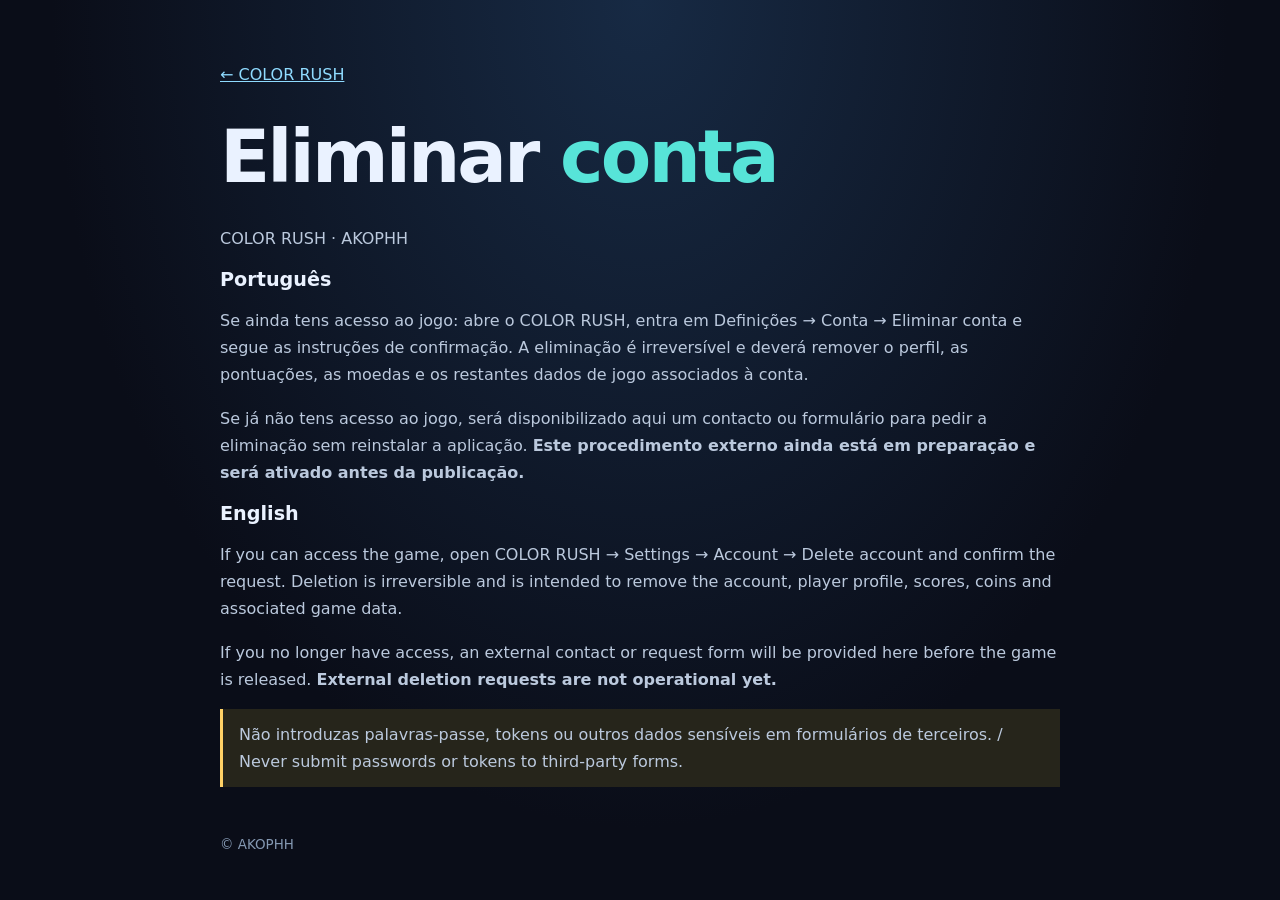
==== delete-account.html @ e3256baa "Prepare COLOR RUSH public support site: delete-account.html" ====
<!doctype html><html lang="pt"><head><meta charset="utf-8"><meta name="viewport" content="width=device-width,initial-scale=1"><title>Eliminar conta / Delete account | COLOR RUSH</title><link rel="stylesheet" href="style.css"></head><body><main class="shell"><nav><a href="index.html">← COLOR RUSH</a></nav><h1>Eliminar <span>conta</span></h1><p>COLOR RUSH · AKOPHH</p><h2>Português</h2><p>Se ainda tens acesso ao jogo: abre o COLOR RUSH, entra em Definições → Conta → Eliminar conta e segue as instruções de confirmação. A eliminação é irreversível e deverá remover o perfil, as pontuações, as moedas e os restantes dados de jogo associados à conta.</p><p>Se já não tens acesso ao jogo, será disponibilizado aqui um contacto ou formulário para pedir a eliminação sem reinstalar a aplicação. <strong>Este procedimento externo ainda está em preparação e será ativado antes da publicação.</strong></p><h2>English</h2><p>If you can access the game, open COLOR RUSH → Settings → Account → Delete account and confirm the request. Deletion is irreversible and is intended to remove the account, player profile, scores, coins and associated game data.</p><p>If you no longer have access, an external contact or request form will be provided here before the game is released. <strong>External deletion requests are not operational yet.</strong></p><p class="note">Não introduzas palavras-passe, tokens ou outros dados sensíveis em formulários de terceiros. / Never submit passwords or tokens to third-party forms.</p><footer>© AKOPHH</footer></main></body></html>
---- style.css ----
:root{color-scheme:dark;font-family:system-ui,-apple-system,Segoe UI,Roboto,sans-serif;background:#0a0d18;color:#eaf2ff}*{box-sizing:border-box}body{margin:0;background:radial-gradient(ellipse at top,#172a44 0%,#0a0d18 65%);min-height:100vh}.shell{width:min(840px,90%);margin:0 auto;padding:65px 0 40px}header{margin-bottom:32px}.eyebrow{color:#94c7fd;font-weight:700;letter-spacing:.22em;font-size:.76rem}h1{font-size:clamp(2.2rem,7vw,4.6rem);letter-spacing:-.04em;margin:.35em 0}h1 span{color:#57e4d8}h2{font-size:1.2rem}p,li{line-height:1.7;color:#bbc9dd}.cards{display:grid;grid-template-columns:repeat(auto-fit,minmax(260px,1fr));gap:16px}.cards a,.panel{background:#151e30;border:1px solid #31415c;border-radius:18px;padding:22px;color:inherit;text-decoration:none}.cards a:hover{border-color:#57e4d8}a{color:#8fdbff}footer{font-size:.84rem;color:#8498b2;margin-top:50px}nav{margin-bottom:30px}button,input{font:inherit;padding:13px;border-radius:9px}button{border:0;background:#57e4d8;color:#092327;font-weight:750;cursor:pointer}button:disabled{opacity:.45}input{background:#0d1524;border:1px solid #54627b;color:white;width:100%;margin:8px 0 16px}.note{border-left:3px solid #ffd166;padding:12px 16px;background:#26251b}.muted{font-size:.9rem}code{overflow-wrap:anywhere}
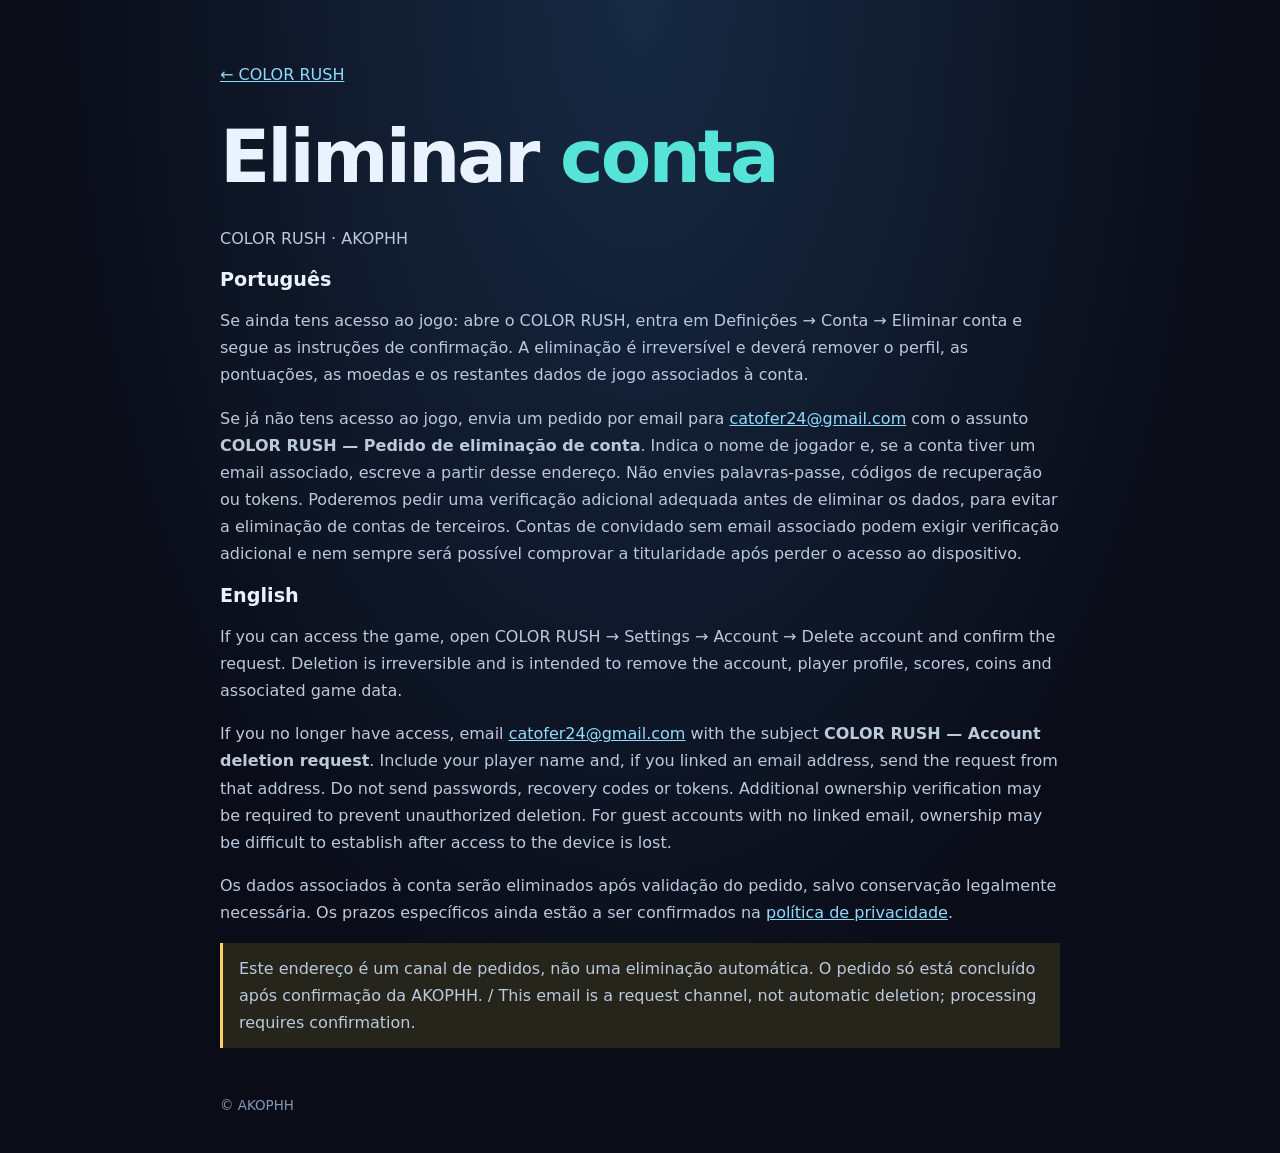
==== commit 2837711b: "Add AKOPHH support contact and external account deletion request instructions" ====
--- a/delete-account.html
+++ b/delete-account.html
@@ -1 +1 @@
-<!doctype html><html lang="pt"><head><meta charset="utf-8"><meta name="viewport" content="width=device-width,initial-scale=1"><title>Eliminar conta / Delete account | COLOR RUSH</title><link rel="stylesheet" href="style.css"></head><body><main class="shell"><nav><a href="index.html">← COLOR RUSH</a></nav><h1>Eliminar <span>conta</span></h1><p>COLOR RUSH · AKOPHH</p><h2>Português</h2><p>Se ainda tens acesso ao jogo: abre o COLOR RUSH, entra em Definições → Conta → Eliminar conta e segue as instruções de confirmação. A eliminação é irreversível e deverá remover o perfil, as pontuações, as moedas e os restantes dados de jogo associados à conta.</p><p>Se já não tens acesso ao jogo, será disponibilizado aqui um contacto ou formulário para pedir a eliminação sem reinstalar a aplicação. <strong>Este procedimento externo ainda está em preparação e será ativado antes da publicação.</strong></p><h2>English</h2><p>If you can access the game, open COLOR RUSH → Settings → Account → Delete account and confirm the request. Deletion is irreversible and is intended to remove the account, player profile, scores, coins and associated game data.</p><p>If you no longer have access, an external contact or request form will be provided here before the game is released. <strong>External deletion requests are not operational yet.</strong></p><p class="note">Não introduzas palavras-passe, tokens ou outros dados sensíveis em formulários de terceiros. / Never submit passwords or tokens to third-party forms.</p><footer>© AKOPHH</footer></main></body></html>+<!doctype html><html lang="pt"><head><meta charset="utf-8"><meta name="viewport" content="width=device-width,initial-scale=1"><title>Eliminar conta / Delete account | COLOR RUSH</title><link rel="stylesheet" href="style.css"></head><body><main class="shell"><nav><a href="index.html">← COLOR RUSH</a></nav><h1>Eliminar <span>conta</span></h1><p>COLOR RUSH · AKOPHH</p><h2>Português</h2><p>Se ainda tens acesso ao jogo: abre o COLOR RUSH, entra em Definições → Conta → Eliminar conta e segue as instruções de confirmação. A eliminação é irreversível e deverá remover o perfil, as pontuações, as moedas e os restantes dados de jogo associados à conta.</p><p>Se já não tens acesso ao jogo, envia um pedido por email para <a href="mailto:catofer24@gmail.com?subject=COLOR%20RUSH%20-%20Pedido%20de%20eliminacao%20de%20conta">catofer24@gmail.com</a> com o assunto <strong>COLOR RUSH — Pedido de eliminação de conta</strong>. Indica o nome de jogador e, se a conta tiver um email associado, escreve a partir desse endereço. Não envies palavras-passe, códigos de recuperação ou tokens. Poderemos pedir uma verificação adicional adequada antes de eliminar os dados, para evitar a eliminação de contas de terceiros. Contas de convidado sem email associado podem exigir verificação adicional e nem sempre será possível comprovar a titularidade após perder o acesso ao dispositivo.</p><h2>English</h2><p>If you can access the game, open COLOR RUSH → Settings → Account → Delete account and confirm the request. Deletion is irreversible and is intended to remove the account, player profile, scores, coins and associated game data.</p><p>If you no longer have access, email <a href="mailto:catofer24@gmail.com?subject=COLOR%20RUSH%20-%20Account%20deletion%20request">catofer24@gmail.com</a> with the subject <strong>COLOR RUSH — Account deletion request</strong>. Include your player name and, if you linked an email address, send the request from that address. Do not send passwords, recovery codes or tokens. Additional ownership verification may be required to prevent unauthorized deletion. For guest accounts with no linked email, ownership may be difficult to establish after access to the device is lost.</p><p>Os dados associados à conta serão eliminados após validação do pedido, salvo conservação legalmente necessária. Os prazos específicos ainda estão a ser confirmados na <a href="privacy.html">política de privacidade</a>.</p><p class="note">Este endereço é um canal de pedidos, não uma eliminação automática. O pedido só está concluído após confirmação da AKOPHH. / This email is a request channel, not automatic deletion; processing requires confirmation.</p><footer>© AKOPHH</footer></main></body></html>
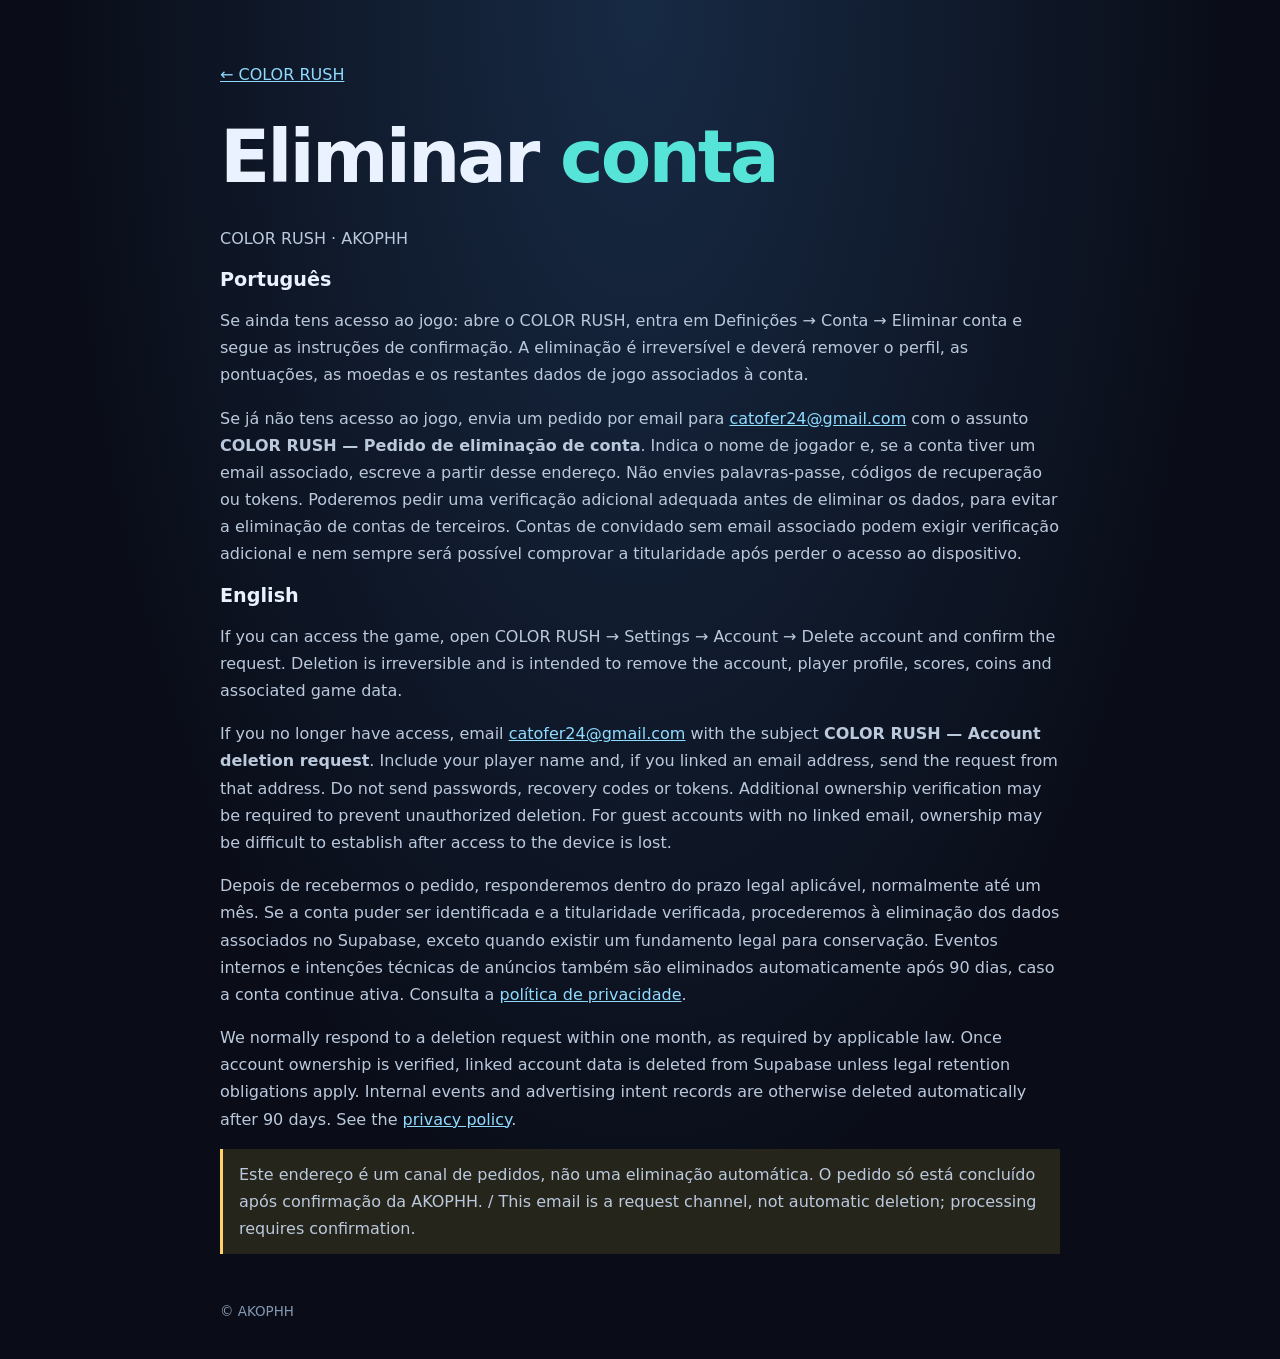
==== commit d4739549: "Clarify external account-deletion response timeframe and retention" ====
--- a/delete-account.html
+++ b/delete-account.html
@@ -1 +1 @@
-<!doctype html><html lang="pt"><head><meta charset="utf-8"><meta name="viewport" content="width=device-width,initial-scale=1"><title>Eliminar conta / Delete account | COLOR RUSH</title><link rel="stylesheet" href="style.css"></head><body><main class="shell"><nav><a href="index.html">← COLOR RUSH</a></nav><h1>Eliminar <span>conta</span></h1><p>COLOR RUSH · AKOPHH</p><h2>Português</h2><p>Se ainda tens acesso ao jogo: abre o COLOR RUSH, entra em Definições → Conta → Eliminar conta e segue as instruções de confirmação. A eliminação é irreversível e deverá remover o perfil, as pontuações, as moedas e os restantes dados de jogo associados à conta.</p><p>Se já não tens acesso ao jogo, envia um pedido por email para <a href="mailto:catofer24@gmail.com?subject=COLOR%20RUSH%20-%20Pedido%20de%20eliminacao%20de%20conta">catofer24@gmail.com</a> com o assunto <strong>COLOR RUSH — Pedido de eliminação de conta</strong>. Indica o nome de jogador e, se a conta tiver um email associado, escreve a partir desse endereço. Não envies palavras-passe, códigos de recuperação ou tokens. Poderemos pedir uma verificação adicional adequada antes de eliminar os dados, para evitar a eliminação de contas de terceiros. Contas de convidado sem email associado podem exigir verificação adicional e nem sempre será possível comprovar a titularidade após perder o acesso ao dispositivo.</p><h2>English</h2><p>If you can access the game, open COLOR RUSH → Settings → Account → Delete account and confirm the request. Deletion is irreversible and is intended to remove the account, player profile, scores, coins and associated game data.</p><p>If you no longer have access, email <a href="mailto:catofer24@gmail.com?subject=COLOR%20RUSH%20-%20Account%20deletion%20request">catofer24@gmail.com</a> with the subject <strong>COLOR RUSH — Account deletion request</strong>. Include your player name and, if you linked an email address, send the request from that address. Do not send passwords, recovery codes or tokens. Additional ownership verification may be required to prevent unauthorized deletion. For guest accounts with no linked email, ownership may be difficult to establish after access to the device is lost.</p><p>Os dados associados à conta serão eliminados após validação do pedido, salvo conservação legalmente necessária. Os prazos específicos ainda estão a ser confirmados na <a href="privacy.html">política de privacidade</a>.</p><p class="note">Este endereço é um canal de pedidos, não uma eliminação automática. O pedido só está concluído após confirmação da AKOPHH. / This email is a request channel, not automatic deletion; processing requires confirmation.</p><footer>© AKOPHH</footer></main></body></html>+<!doctype html><html lang="pt"><head><meta charset="utf-8"><meta name="viewport" content="width=device-width,initial-scale=1"><title>Eliminar conta / Delete account | COLOR RUSH</title><link rel="stylesheet" href="style.css"></head><body><main class="shell"><nav><a href="index.html">← COLOR RUSH</a></nav><h1>Eliminar <span>conta</span></h1><p>COLOR RUSH · AKOPHH</p><h2>Português</h2><p>Se ainda tens acesso ao jogo: abre o COLOR RUSH, entra em Definições → Conta → Eliminar conta e segue as instruções de confirmação. A eliminação é irreversível e deverá remover o perfil, as pontuações, as moedas e os restantes dados de jogo associados à conta.</p><p>Se já não tens acesso ao jogo, envia um pedido por email para <a href="mailto:catofer24@gmail.com?subject=COLOR%20RUSH%20-%20Pedido%20de%20eliminacao%20de%20conta">catofer24@gmail.com</a> com o assunto <strong>COLOR RUSH — Pedido de eliminação de conta</strong>. Indica o nome de jogador e, se a conta tiver um email associado, escreve a partir desse endereço. Não envies palavras-passe, códigos de recuperação ou tokens. Poderemos pedir uma verificação adicional adequada antes de eliminar os dados, para evitar a eliminação de contas de terceiros. Contas de convidado sem email associado podem exigir verificação adicional e nem sempre será possível comprovar a titularidade após perder o acesso ao dispositivo.</p><h2>English</h2><p>If you can access the game, open COLOR RUSH → Settings → Account → Delete account and confirm the request. Deletion is irreversible and is intended to remove the account, player profile, scores, coins and associated game data.</p><p>If you no longer have access, email <a href="mailto:catofer24@gmail.com?subject=COLOR%20RUSH%20-%20Account%20deletion%20request">catofer24@gmail.com</a> with the subject <strong>COLOR RUSH — Account deletion request</strong>. Include your player name and, if you linked an email address, send the request from that address. Do not send passwords, recovery codes or tokens. Additional ownership verification may be required to prevent unauthorized deletion. For guest accounts with no linked email, ownership may be difficult to establish after access to the device is lost.</p><p><p>Depois de recebermos o pedido, responderemos dentro do prazo legal aplicável, normalmente até um mês. Se a conta puder ser identificada e a titularidade verificada, procederemos à eliminação dos dados associados no Supabase, exceto quando existir um fundamento legal para conservação. Eventos internos e intenções técnicas de anúncios também são eliminados automaticamente após 90 dias, caso a conta continue ativa. Consulta a <a href="privacy.html">política de privacidade</a>.</p><p lang="en">We normally respond to a deletion request within one month, as required by applicable law. Once account ownership is verified, linked account data is deleted from Supabase unless legal retention obligations apply. Internal events and advertising intent records are otherwise deleted automatically after 90 days. See the <a href="privacy.html">privacy policy</a>.</p></p><p class="note">Este endereço é um canal de pedidos, não uma eliminação automática. O pedido só está concluído após confirmação da AKOPHH. / This email is a request channel, not automatic deletion; processing requires confirmation.</p><footer>© AKOPHH</footer></main></body></html>
